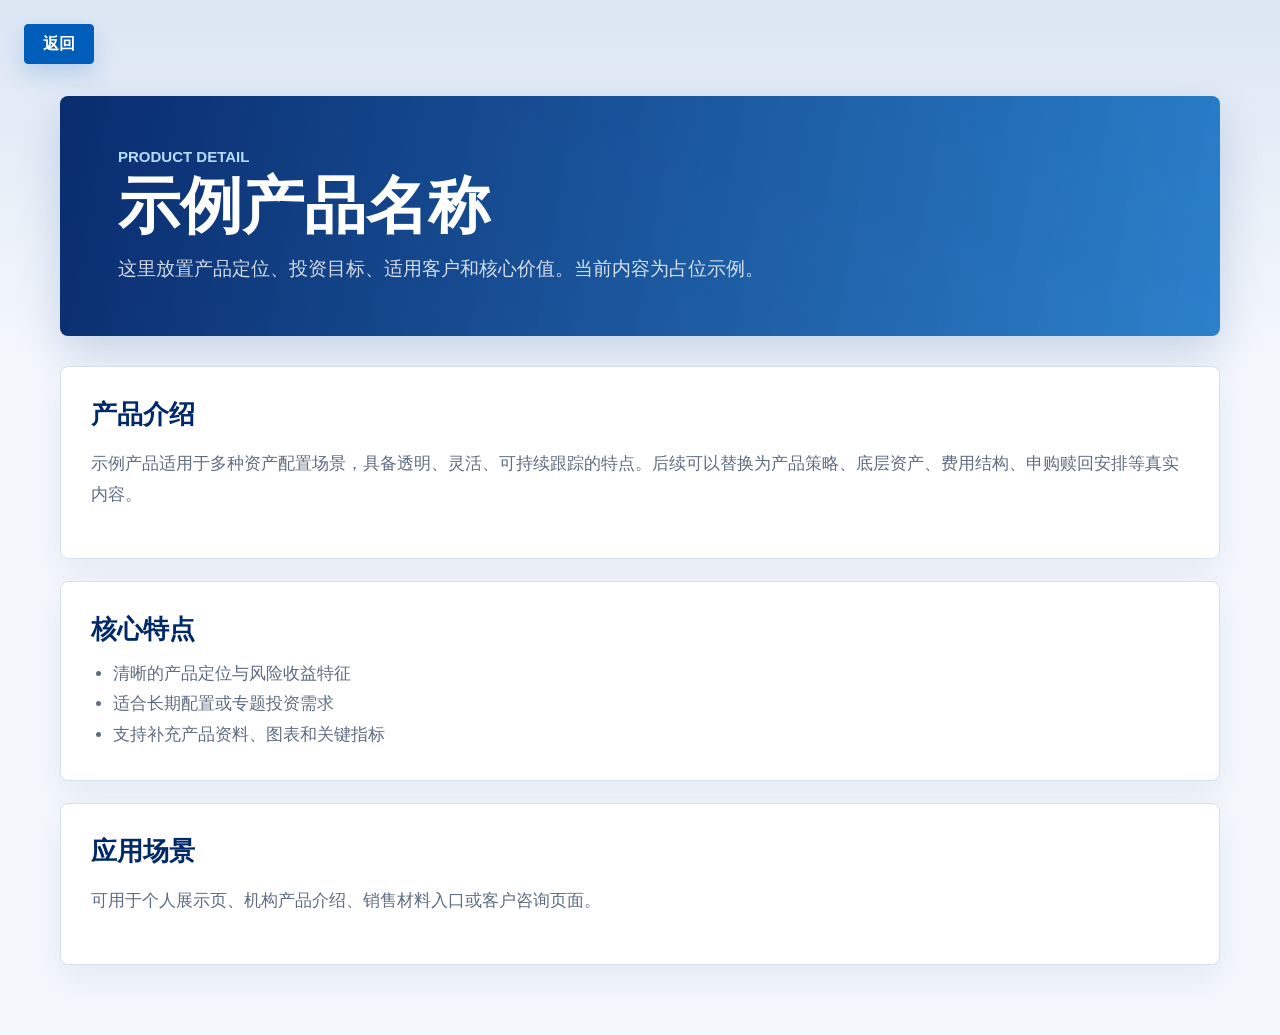
==== pages/product-detail.html @ 71035b3c "首次提交：用户手册初始版本" ====
<!DOCTYPE html>
<html lang="zh-CN">
<head>
  <meta charset="UTF-8">
  <meta name="viewport" content="width=device-width, initial-scale=1.0">
  <title>产品详情</title>
  <link rel="stylesheet" href="../css/style.css">
</head>
<body class="inner-page">
  <!-- 左上角返回按钮：从产品详情页返回产品列表页 -->
  <a class="back-button" href="products.html">返回</a>

  <main class="detail-page">
    <!-- 产品详情页头图：展示产品名称和简短定位 -->
    <section class="detail-banner">
      <p>Product Detail</p>
      <h1>示例产品名称</h1>
      <span>这里放置产品定位、投资目标、适用客户和核心价值。当前内容为占位示例。</span>
    </section>

    <!-- 产品详情正文：分为介绍、特点和应用场景 -->
    <section class="detail-content">
      <!-- 产品介绍：替换为真实产品策略、费用、资产等信息 -->
      <article>
        <h2>产品介绍</h2>
        <p>示例产品适用于多种资产配置场景，具备透明、灵活、可持续跟踪的特点。后续可以替换为产品策略、底层资产、费用结构、申购赎回安排等真实内容。</p>
      </article>
      <!-- 核心特点：用列表展示产品卖点 -->
      <article>
        <h2>核心特点</h2>
        <ul>
          <li>清晰的产品定位与风险收益特征</li>
          <li>适合长期配置或专题投资需求</li>
          <li>支持补充产品资料、图表和关键指标</li>
        </ul>
      </article>
      <!-- 应用场景：说明产品适合出现在哪些业务或客户场景 -->
      <article>
        <h2>应用场景</h2>
        <p>可用于个人展示页、机构产品介绍、销售材料入口或客户咨询页面。</p>
      </article>
    </section>
  </main>
</body>
</html>
---- css/style.css ----
/* 全局颜色变量：集中管理蓝色主题、文字色、线条色和白色 */
:root {
  --blue-900: #01296a;
  --blue-800: #004694;
  --blue-700: #005db9;
  --blue-500: #2f87d6;
  --blue-300: #9fc8ef;
  --blue-100: #dcecfb;
  --text: #18345f;
  --muted: #5e6d80;
  --line: #d6e1ef;
  --white: #ffffff;
}

/* 全局盒模型：让宽高计算更直观，避免 padding 撑大元素 */
* {
  box-sizing: border-box;
}

/* 页面基础样式：设置最小宽度、字体、背景和默认文字颜色 */
body {
  margin: 0;
  min-width: 320px;
  color: var(--text);
  background: #f7fbff;
  font-family: Arial, "PingFang SC", "Microsoft YaHei", sans-serif;
}

/* 链接基础样式：去掉默认下划线，继承当前文字颜色 */
a {
  color: inherit;
  text-decoration: none;
}

/* 首页顶部横幅：使用本地图片作为金融城市背景 */
.blue-hero {
  position: relative;
  min-height: 420px;
  overflow: hidden;
  color: var(--white);
  background: url("../images/首页背景.jpg.png") center / cover no-repeat;
}

/* 横幅叠加层：左侧稍微压暗，保证品牌文字清楚 */
.hero-overlay {
  position: absolute;
  inset: 0;
  background: linear-gradient(90deg, rgba(0, 20, 82, 0.5), rgba(0, 51, 130, 0.18), rgba(0, 75, 166, 0.03));
}

/* 横幅品牌组合：CSOP 和英文上下排列，中文公司名放在右侧 */
.brand-lockup {
  position: relative;
  z-index: 3;
  display: flex;
  align-items: center;
  gap: 26px;
  padding: 104px 5vw 0;
  text-shadow: 0 4px 18px rgba(0, 20, 65, 0.34);
}

/* 品牌左侧组合：CSOP 在上，Asset Management 在下 */
.brand-main {
  display: grid;
  gap: 8px;
}

/* 英文品牌主名称：控制 CSOP 字样大小和字重 */
.brand-name {
  font-size: clamp(58px, 7.2vw, 98px);
  line-height: 0.86;
  font-weight: 300;
  letter-spacing: 0;
}

/* 英文副标题：放在 CSOP 下方，字号比 CSOP 小 */
.brand-en {
  font-size: clamp(20px, 2vw, 30px);
  line-height: 1.05;
  font-weight: 500;
}

/* 中文公司名：在 CSOP 右侧，加粗强调 */
.brand-cn {
  font-size: clamp(28px, 3vw, 44px);
  line-height: 1.12;
  font-weight: 700;
}

/* 品牌分隔线：位于英文品牌组和中文公司名之间 */
.brand-divider {
  width: 2px;
  height: 116px;
  background: rgba(255, 255, 255, 0.78);
}

/* 首页数据图表区域：白底，承接横幅下方的核心信息 */
.stats-panel {
  display: grid;
  grid-template-columns: 1fr;
  gap: 30px;
  align-items: center;
  padding: 38px 7vw 30px;
  background: var(--white);
  box-shadow: 0 -10px 30px rgba(0, 49, 115, 0.08);
}

/* 图表区标题容器：整体居中 */
.stats-title {
  text-align: center;
}

/* 图表区第一行标题：黑色加粗 */
.stats-title h1 {
  margin: 0 0 6px;
  color: #111827;
  font-size: clamp(26px, 3.2vw, 38px);
  font-weight: 800;
  line-height: 1.22;
}

/* 图表区第二行标题：蓝色加粗强调 */
.stats-title p {
  margin: 0;
  color: var(--blue-700);
  font-size: clamp(25px, 3vw, 36px);
  font-weight: 800;
  line-height: 1.22;
}

/* 两个饼状图的布局：桌面端左右排列，中间留分隔线 */
.stats-grid {
  display: grid;
  grid-template-columns: minmax(0, 1fr) 1px minmax(0, 1fr);
  gap: 52px;
  align-items: center;
}

/* 单个图表模块：标题、饼图、图例纵向居中排列 */
.stat-block {
  display: flex;
  flex-direction: column;
  align-items: center;
  justify-content: center;
  gap: 20px;
  min-width: 0;
  text-align: center;
}

/* 第二个图表模块：保留独立类名，方便后续单独微调 */
.stat-block.compact {
  gap: 20px;
}

/* 单个图表标题：说明 ADT 或 AUM 指标 */
.stat-block h2 {
  min-height: 58px;
  margin: 0;
  color: var(--blue-900);
  font-size: clamp(22px, 2.2vw, 30px);
  font-weight: 800;
  line-height: 1.25;
}

/* 图表之间的分隔线：桌面端为竖线，移动端会变横线 */
.divider {
  height: 310px;
  background: var(--line);
}

/* 环形图基础形状：用 conic-gradient 画占比 */
.donut {
  position: relative;
  flex: 0 0 auto;
  width: 220px;
  height: 220px;
  border-radius: 50%;
  box-shadow: inset 0 0 0 1px rgba(0, 55, 126, 0.08), 0 8px 28px rgba(0, 69, 150, 0.16);
}

/* 环形图中间白色圆孔 */
.donut::after {
  content: "";
  position: absolute;
  inset: 58px;
  border-radius: 50%;
  background: var(--white);
  box-shadow: inset 0 0 18px rgba(0, 49, 115, 0.06);
}

/* ADT 环形图数据：99.7% 南方东英，0.3% 其他发行商 */
.donut-adt {
  background: conic-gradient(var(--blue-700) 0 99.7%, #d9e9f7 99.7% 100%);
}

/* AUM 环形图数据：99.1% 南方东英，0.9% 其他发行商 */
.donut-aum {
  background: conic-gradient(var(--blue-700) 0 99.1%, #d9e9f7 99.1% 100%);
}

/* 环形图外圈百分比文字基础样式 */
.donut span,
.donut small {
  position: absolute;
  z-index: 2;
  color: #123d78;
  font-size: 22px;
  font-weight: 700;
}

/* 主占比文字：放在蓝色扇区上 */
.donut span {
  right: 62px;
  top: 169px;
  color: #fff;
  font-size: 25px;
}

/* 其他发行商小占比文字：放在浅色扇区附近 */
.donut small {
  right: 72px;
  top: 14px;
  color: #61738a;
  font-size: 17px;
}

/* 环形图中心文案：展示 ADT No.1 / AUM No.1 */
.donut strong {
  position: absolute;
  inset: 58px;
  z-index: 3;
  display: grid;
  place-items: center;
  color: var(--blue-900);
  font-size: 22px;
  line-height: 1.18;
  text-align: center;
}

/* 图例容器：展示不同颜色对应的数据类别 */
.legend {
  display: flex;
  flex-wrap: wrap;
  justify-content: center;
  gap: 12px 26px;
  margin: 0;
  padding: 0;
  color: #4f5968;
  font-size: 18px;
  font-weight: 700;
  list-style: none;
}

/* 图例色块基础样式 */
.legend i {
  display: inline-block;
  width: 18px;
  height: 18px;
  margin-right: 10px;
  vertical-align: -3px;
}

/* 图例色块颜色：对应图表主色和辅助色 */
.legend .blue { background: var(--blue-700); }
.legend .mid { background: #5fa0da; }
.legend .soft { background: #9ec5e9; }
.legend .light { background: #d9e9f7; }

/* 图表资料来源：位于两个饼图下方居中 */
.stats-source {
  margin: 4px 0 0;
  color: #6b7280;
  font-size: 17px;
  text-align: center;
}

/* 公司历程区域：白底时间轴部分 */
.timeline-section {
  padding: 10px 3vw 28px;
  background: var(--white);
}

/* 公司历程标题 */
.timeline-section h2 {
  margin: 0 0 18px;
  color: var(--blue-900);
  font-size: 32px;
}

/* 时间轴布局：桌面端 6 个年份横向排列 */
.timeline {
  position: relative;
  display: grid;
  grid-template-columns: repeat(6, 1fr);
  gap: 18px;
  padding-top: 26px;
}

/* 时间轴横线 */
.timeline::before {
  content: "";
  position: absolute;
  left: 0;
  right: 0;
  top: 68px;
  height: 4px;
  background: var(--blue-700);
}

/* 时间轴末端箭头 */
.timeline::after {
  content: "";
  position: absolute;
  right: -2px;
  top: 57px;
  border-top: 13px solid transparent;
  border-bottom: 13px solid transparent;
  border-left: 28px solid var(--blue-700);
}

/* 单个时间节点容器 */
.timeline article {
  position: relative;
  z-index: 1;
  text-align: center;
}

/* 时间节点年份文字 */
.timeline strong {
  display: block;
  color: var(--blue-900);
  font-size: 28px;
  line-height: 1;
}

/* 时间节点圆点 */
.timeline span {
  display: block;
  width: 28px;
  height: 28px;
  margin: 24px auto 16px;
  border-radius: 50%;
  background: var(--blue-700);
  box-shadow: 0 0 0 5px rgba(0, 93, 185, 0.12);
}

/* 时间节点说明文字 */
.timeline p {
  margin: 0 auto;
  max-width: 230px;
  color: #4c5868;
  font-size: 19px;
  line-height: 1.55;
}

/* 备用脚注样式：当前首页未使用，保留给后续说明文字 */
.footnote {
  margin: 30px 0 0;
  color: #9aa4b3;
  font-size: 15px;
}

/* 首页底部按钮区域：承载“产品列表”跳转按钮 */
.home-action {
  display: flex;
  justify-content: center;
  padding: 18px 20px 48px;
  background: var(--white);
}

/* 通用按钮样式：产品列表、返回、查看详情共用 */
.primary-button,
.back-button,
.product-card a {
  display: inline-flex;
  align-items: center;
  justify-content: center;
  min-height: 56px;
  padding: 0 58px;
  border: 1px solid var(--blue-700);
  border-radius: 4px;
  color: var(--white);
  background: var(--blue-700);
  font-weight: 700;
  box-shadow: 0 10px 22px rgba(0, 93, 185, 0.18);
}

/* 通用按钮悬停效果 */
.primary-button:hover,
.back-button:hover,
.product-card a:hover {
  background: var(--blue-900);
  border-color: var(--blue-900);
}

/* 产品列表页背景：接近设计图的浅灰白页面底色 */
.product-list-page {
  min-height: 100vh;
  padding-bottom: 118px;
  color: #1f2b45;
  background: #f7f9fd;
}

/* 产品列表页顶部横幅：复用首页背景图，但高度更矮、裁切更偏顶部 */
.product-list-hero {
  position: relative;
  min-height: 230px;
  overflow: hidden;
  color: var(--white);
  background: url("../images/首页背景.jpg.png") center 40% / cover no-repeat;
}

/* 产品列表页横幅底部白色弧形：模拟参考图中的波浪过渡 */
.product-list-hero::after {
  content: "";
  position: absolute;
  left: -8%;
  right: -8%;
  bottom: -86px;
  height: 150px;
  border-radius: 50% 50% 0 0;
  background: #f7f9fd;
}

/* 产品列表页横幅遮罩：保证左侧品牌信息清晰 */
.product-hero-overlay {
  position: absolute;
  inset: 0;
  background: linear-gradient(90deg, rgba(0, 28, 96, 0.58), rgba(0, 73, 163, 0.25), rgba(0, 86, 178, 0.05));
}

/* 产品列表页横幅品牌：缩小版品牌组合 */
.product-hero-brand {
  position: relative;
  z-index: 2;
  display: flex;
  align-items: center;
  gap: 16px;
  padding: 36px 44px 0 120px;
  text-shadow: 0 4px 16px rgba(0, 20, 65, 0.35);
}

/* 产品列表页 CSOP 和 Asset Management 上下排列 */
.product-brand-main {
  display: grid;
  gap: 4px;
}

/* 产品列表页 CSOP 字样 */
.product-brand-main span {
  font-size: clamp(34px, 4vw, 52px);
  font-weight: 300;
  line-height: 0.9;
}

/* 产品列表页 Asset Management 字样 */
.product-brand-main small {
  font-size: clamp(12px, 1.3vw, 16px);
  line-height: 1;
}

/* 产品列表页品牌分隔线 */
.product-hero-brand i {
  width: 1px;
  height: 50px;
  background: rgba(255, 255, 255, 0.72);
}

/* 产品列表页中文品牌 */
.product-hero-brand strong {
  font-size: clamp(16px, 1.7vw, 22px);
  line-height: 1.12;
}

/* 产品列表主体：控制内容宽度并压到横幅弧形下方 */
.product-selector {
  position: relative;
  z-index: 1;
  width: min(1180px, calc(100% - 72px));
  margin: -18px auto 0;
}

/* 产品列表页标题和副标题 */
.product-selector-title {
  margin-bottom: 28px;
}

.product-selector-title h1 {
  margin: 0 0 12px;
  color: #15223b;
  font-size: clamp(36px, 4vw, 52px);
  line-height: 1.05;
  font-weight: 800;
}

.product-selector-title p {
  margin: 0;
  color: #98a1b2;
  font-size: 18px;
}

/* 产品分组：每个分组包含标题、全选和产品行 */
.product-group {
  margin-top: 28px;
}

/* 产品分组标题栏：左侧分组名，右侧全选 */
.product-group-heading {
  display: flex;
  align-items: center;
  justify-content: space-between;
  gap: 20px;
  margin-bottom: 14px;
  padding-bottom: 12px;
  border-bottom: 1px solid #dce5f1;
}

.product-group-heading h2 {
  position: relative;
  margin: 0;
  color: var(--blue-700);
  font-size: 28px;
  font-weight: 800;
}

.product-group-heading h2::after {
  content: "";
  position: absolute;
  left: 0;
  bottom: -12px;
  width: 54px;
  height: 4px;
  border-radius: 999px;
  background: var(--blue-700);
}

/* 分组全选控件 */
.select-all {
  display: inline-flex;
  align-items: center;
  gap: 10px;
  color: #576277;
  font-size: 16px;
  cursor: pointer;
}

/* 产品行容器：纵向排列，每行是一个可勾选产品 */
.product-options {
  display: grid;
  gap: 10px;
}

/* 产品小类标题：用于 ETF、杠杆及反向产品下的细分分类 */
.product-subgroup {
  margin: 18px 0 4px;
  color: var(--blue-900);
  font-size: 19px;
  font-weight: 800;
}

.product-subgroup:first-child {
  margin-top: 0;
}

/* 单个产品行：左侧复选框，中间产品名，右侧代码 */
.product-option {
  display: grid;
  grid-template-columns: 34px minmax(0, 1fr) auto;
  gap: 22px;
  align-items: center;
  min-height: 66px;
  padding: 12px 26px;
  border: 1px solid #dce4ef;
  border-radius: 8px;
  background: #fff;
  box-shadow: 0 8px 24px rgba(24, 52, 95, 0.035);
  cursor: pointer;
}

.product-option:hover {
  border-color: #bad0ea;
  box-shadow: 0 10px 28px rgba(0, 93, 185, 0.08);
}

/* 产品名称文字 */
.product-option span {
  color: #253047;
  font-size: 18px;
  line-height: 1.45;
}

/* 产品代码标签 */
.product-option strong {
  min-width: 92px;
  padding: 8px 12px;
  border-radius: 8px;
  color: var(--blue-700);
  background: #eef5ff;
  font-size: 17px;
  text-align: center;
}

/* 产品列表页复选框：使用系统控件并设置蓝色强调色 */
.product-option input,
.select-all input {
  width: 24px;
  height: 24px;
  margin: 0;
  accent-color: var(--blue-700);
  cursor: pointer;
}

/* 底部固定操作栏：显示已选数量和查看产品按钮 */
.product-action-bar {
  position: fixed;
  left: 0;
  right: 0;
  bottom: 0;
  z-index: 30;
  display: grid;
  grid-template-columns: 1fr minmax(260px, 520px);
  gap: 28px;
  align-items: center;
  padding: 18px max(38px, calc((100vw - 1180px) / 2)) 22px;
  background: rgba(255, 255, 255, 0.94);
  border-top: 1px solid #dce4ef;
  box-shadow: 0 -12px 32px rgba(24, 52, 95, 0.08);
  backdrop-filter: blur(10px);
}

.product-action-bar p {
  margin: 0;
  color: #263248;
  font-size: 19px;
}

.product-action-bar strong {
  color: var(--blue-700);
  font-size: 28px;
}

.product-action-bar a {
  display: inline-flex;
  align-items: center;
  justify-content: center;
  min-height: 58px;
  border-radius: 8px;
  color: #fff;
  background: var(--blue-700);
  font-size: 22px;
  font-weight: 800;
  box-shadow: 0 12px 28px rgba(0, 93, 185, 0.22);
}

.product-action-bar a:hover {
  background: var(--blue-900);
}

.product-action-bar span {
  margin-left: 28px;
  font-size: 34px;
  line-height: 1;
}

/* 内页背景：产品详情页使用 */
.inner-page {
  min-height: 100vh;
  background:
    linear-gradient(180deg, rgba(0, 71, 160, 0.1), transparent 360px),
    #f4f8fd;
}

/* 左上角返回按钮：固定在视口左上角 */
.back-button {
  position: fixed;
  top: 24px;
  left: 24px;
  z-index: 10;
  min-height: 40px;
  padding: 0 18px;
}

/* 内页主体宽度：限制内容最大宽度并居中 */
.product-page,
.detail-page {
  width: min(1160px, calc(100% - 40px));
  margin: 0 auto;
  padding: 96px 0 70px;
}

/* 内页顶部横幅：产品列表和产品详情共用蓝色标题区 */
.inner-hero,
.detail-banner {
  padding: 52px 58px;
  color: var(--white);
  background:
    linear-gradient(100deg, rgba(0, 36, 105, 0.96), rgba(0, 102, 191, 0.82)),
    repeating-linear-gradient(90deg, rgba(255, 255, 255, 0.1) 0 1px, transparent 1px 80px);
  border-radius: 8px;
  box-shadow: 0 18px 45px rgba(0, 54, 128, 0.18);
}

/* 内页顶部英文小标题 */
.inner-hero p,
.detail-banner p {
  margin: 0 0 8px;
  color: #b9ddff;
  font-size: 15px;
  font-weight: 700;
  text-transform: uppercase;
}

/* 内页顶部主标题 */
.inner-hero h1,
.detail-banner h1 {
  margin: 0 0 14px;
  font-size: clamp(38px, 5vw, 62px);
  line-height: 1.08;
}

/* 内页顶部说明文字 */
.inner-hero span,
.detail-banner span {
  display: block;
  max-width: 760px;
  color: rgba(255, 255, 255, 0.82);
  font-size: 19px;
  line-height: 1.6;
}

/* 产品列表网格：桌面端三列产品卡片 */
.product-list {
  display: grid;
  grid-template-columns: repeat(3, 1fr);
  gap: 24px;
  margin-top: 30px;
}

/* 产品卡片：每个产品的外层容器 */
.product-card {
  padding: 28px;
  border: 1px solid var(--line);
  border-radius: 8px;
  background: var(--white);
  box-shadow: 0 18px 40px rgba(24, 52, 95, 0.08);
}

/* 产品代码标签：如 ETF、FUND、PORT */
.product-code {
  display: inline-flex;
  align-items: center;
  min-height: 30px;
  margin-bottom: 20px;
  padding: 0 12px;
  color: var(--blue-700);
  background: var(--blue-100);
  border-radius: 4px;
  font-size: 13px;
  font-weight: 700;
}

/* 产品卡片标题 */
.product-card h2 {
  margin: 0 0 12px;
  color: var(--blue-900);
  font-size: 25px;
}

/* 产品卡片简介：设置最小高度，让卡片更整齐 */
.product-card p {
  min-height: 78px;
  margin: 0 0 22px;
  color: var(--muted);
  line-height: 1.7;
}

/* 产品卡片参数列表：产品类型、风险等级等 */
.product-card dl {
  display: grid;
  gap: 10px;
  margin: 0 0 26px;
}

/* 单行产品参数：左右对齐标签和值 */
.product-card dl div {
  display: flex;
  justify-content: space-between;
  gap: 20px;
  padding-bottom: 10px;
  border-bottom: 1px solid #eef3f9;
}

/* 产品参数名称 */
.product-card dt {
  color: #8490a0;
}

/* 产品参数值 */
.product-card dd {
  margin: 0;
  color: var(--blue-900);
  font-weight: 700;
}

/* 产品卡片查看详情按钮：铺满卡片宽度 */
.product-card a {
  width: 100%;
}

/* 产品详情正文容器：多个内容块纵向排列 */
.detail-content {
  display: grid;
  gap: 22px;
  margin-top: 30px;
}

/* 产品详情单个内容块 */
.detail-content article {
  padding: 30px;
  border: 1px solid var(--line);
  border-radius: 8px;
  background: var(--white);
  box-shadow: 0 14px 34px rgba(24, 52, 95, 0.07);
}

/* 产品详情内容块标题 */
.detail-content h2 {
  margin: 0 0 12px;
  color: var(--blue-900);
  font-size: 26px;
}

/* 产品详情正文和列表项文字 */
.detail-content p,
.detail-content li {
  color: var(--muted);
  font-size: 17px;
  line-height: 1.8;
}

/* 产品详情列表缩进 */
.detail-content ul {
  margin: 0;
  padding-left: 22px;
}

/* 平板端响应式：横幅、图表、时间轴和产品列表开始改为更窄布局 */
@media (max-width: 980px) {
  /* 品牌横幅允许换行，避免文字挤压 */
  .brand-lockup {
    flex-wrap: wrap;
    padding-top: 92px;
  }

  /* 品牌分隔线在平板端缩短 */
  .brand-divider {
    height: 92px;
  }

  /* 图表区域保持单列外层布局 */
  .stats-panel {
    grid-template-columns: 1fr;
    gap: 34px;
  }

  /* 两个图表在平板端上下排列 */
  .stats-grid {
    grid-template-columns: 1fr;
    gap: 34px;
  }

  /* 分隔线在平板端由竖线变横线 */
  .divider {
    width: 100%;
    height: 1px;
  }

  /* 时间轴平板端变成三列 */
  .timeline {
    grid-template-columns: repeat(3, 1fr);
  }

  /* 平板端隐藏时间轴横线和箭头，避免跨行错位 */
  .timeline::before,
  .timeline::after {
    display: none;
  }

  /* 产品列表平板端改为单列 */
  .product-list {
    grid-template-columns: 1fr;
  }

  /* 产品列表页平板端内容宽度 */
  .product-selector {
    width: min(100% - 44px, 1180px);
  }

  /* 产品列表页平板端底部操作栏 */
  .product-action-bar {
    grid-template-columns: 1fr minmax(220px, 360px);
    padding-left: 22px;
    padding-right: 22px;
  }
}

/* 手机端响应式：进一步压缩字号、间距和布局 */
@media (max-width: 680px) {
  /* 手机端横幅高度 */
  .blue-hero {
    min-height: 330px;
    background-position: center top;
  }

  /* 手机端品牌信息改为纵向排列 */
  .brand-lockup {
    display: grid;
    gap: 14px;
    padding: 58px 24px 0;
  }

  /* 手机端隐藏品牌分隔线 */
  .brand-divider {
    display: none;
  }

  /* 手机端品牌主名称字号 */
  .brand-name {
    font-size: 46px;
  }

  /* 手机端英文副标题字号 */
  .brand-en {
    font-size: 18px;
  }

  /* 手机端中文公司名字号 */
  .brand-cn {
    font-size: 24px;
  }

  /* 手机端图表区域内边距 */
  .stats-panel {
    padding: 34px 20px 24px;
  }

  /* 手机端单个图表模块居中 */
  .stat-block {
    flex-direction: column;
    gap: 24px;
    align-items: center;
  }

  /* 手机端环形图尺寸 */
  .donut {
    width: 190px;
    height: 190px;
    align-self: center;
  }

  /* 手机端环形图中心圆孔尺寸 */
  .donut::after {
    inset: 50px;
  }

  /* 手机端环形图中心文案尺寸 */
  .donut strong {
    inset: 50px;
    font-size: 20px;
  }

  /* 手机端主占比文字位置 */
  .donut span {
    right: 26px;
    top: 124px;
    font-size: 24px;
  }

  /* 手机端小占比文字位置 */
  .donut small {
    right: 58px;
  }

  /* 手机端时间轴区域间距 */
  .timeline-section {
    padding: 18px 20px 24px;
  }

  /* 手机端时间轴改为单列 */
  .timeline {
    grid-template-columns: 1fr;
    gap: 24px;
    padding-top: 8px;
  }

  /* 手机端单个时间节点左对齐 */
  .timeline article {
    text-align: left;
    padding-left: 42px;
  }

  /* 手机端时间节点圆点固定在左侧 */
  .timeline span {
    position: absolute;
    left: 0;
    top: 29px;
    margin: 0;
  }

  /* 手机端时间节点文案左对齐 */
  .timeline p {
    margin-left: 0;
  }

  /* 手机端首页按钮区域底部间距 */
  .home-action {
    padding-bottom: 36px;
  }

  /* 手机端主按钮占满宽度 */
  .primary-button {
    width: 100%;
  }

  /* 手机端返回按钮位置 */
  .back-button {
    top: 14px;
    left: 14px;
  }

  /* 手机端产品列表页横幅 */
  .product-list-hero {
    min-height: 180px;
    background-position: center top;
  }

  /* 手机端产品列表页品牌 */
  .product-hero-brand {
    gap: 12px;
    padding: 52px 22px 0 104px;
  }

  .product-brand-main span {
    font-size: 34px;
  }

  .product-brand-main small {
    font-size: 12px;
  }

  .product-hero-brand i {
    height: 42px;
  }

  .product-hero-brand strong {
    font-size: 16px;
  }

  /* 手机端产品列表主体 */
  .product-selector {
    width: min(100% - 28px, 1180px);
    margin-top: -8px;
  }

  .product-selector-title h1 {
    font-size: 36px;
  }

  .product-selector-title p {
    font-size: 15px;
  }

  .product-group-heading h2 {
    font-size: 24px;
  }

  /* 手机端产品行：代码移到下一行，避免长名称拥挤 */
  .product-option {
    grid-template-columns: 28px minmax(0, 1fr);
    gap: 14px;
    padding: 14px 16px;
  }

  .product-option span {
    font-size: 16px;
  }

  .product-option strong {
    grid-column: 2;
    width: fit-content;
    min-width: 84px;
    font-size: 15px;
  }

  .product-option input,
  .select-all input {
    width: 22px;
    height: 22px;
  }

  /* 手机端底部操作栏：已选数量和按钮上下排列 */
  .product-action-bar {
    grid-template-columns: 1fr;
    gap: 12px;
    padding: 14px;
  }

  .product-action-bar a {
    min-height: 52px;
    font-size: 20px;
  }

  /* 手机端内页主体宽度和顶部间距 */
  .product-page,
  .detail-page {
    width: min(100% - 28px, 1160px);
    padding-top: 74px;
  }

  /* 手机端内页顶部横幅内边距 */
  .inner-hero,
  .detail-banner {
    padding: 34px 24px;
  }

  /* 手机端产品卡片内边距 */
  .product-card {
    padding: 24px;
  }
}
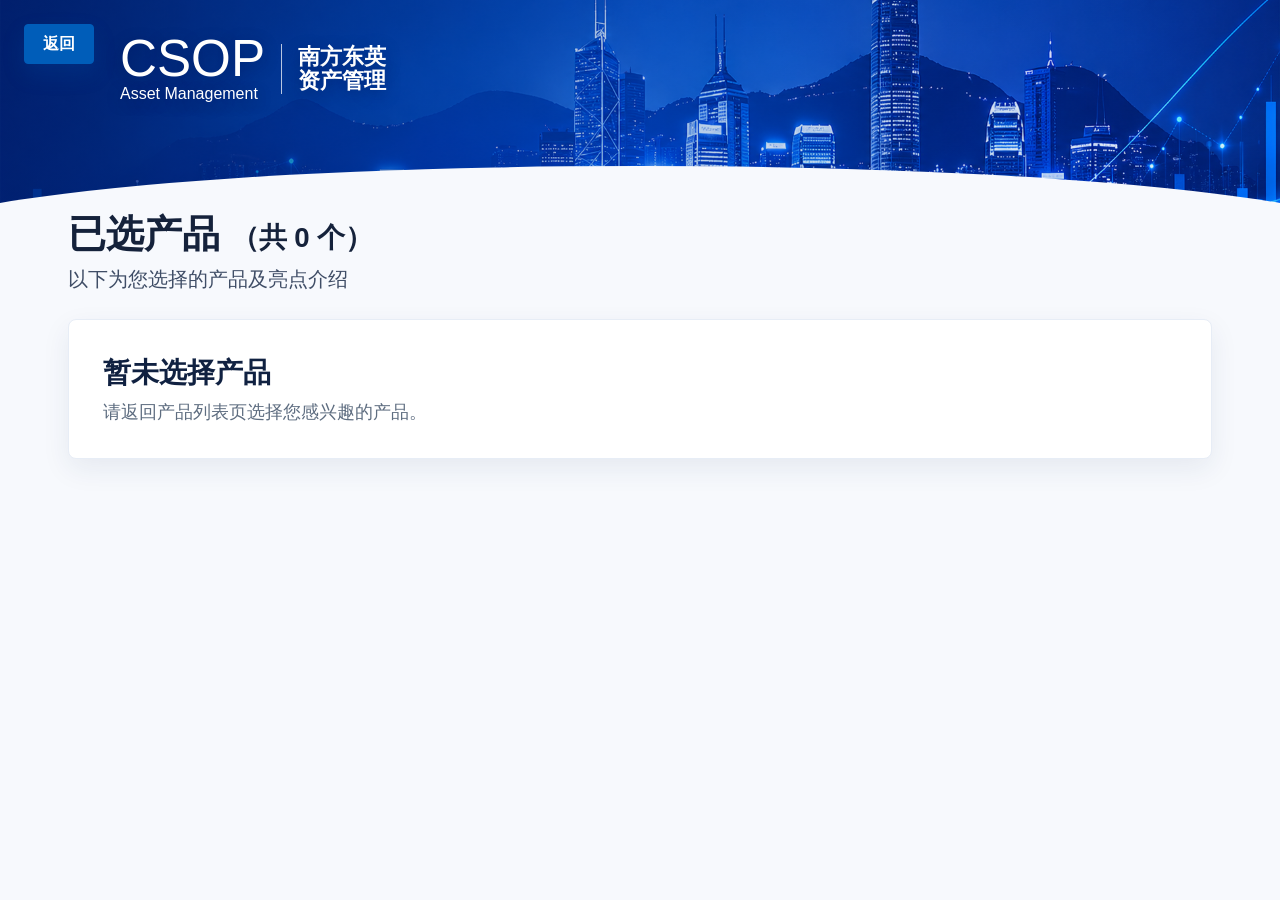
==== commit 15642338: "v2完整版" ====
--- a/pages/product-detail.html
+++ b/pages/product-detail.html
@@ -6,40 +6,31 @@
   <title>产品详情</title>
   <link rel="stylesheet" href="../css/style.css">
 </head>
-<body class="inner-page">
+<body class="selected-detail-page">
   <!-- 左上角返回按钮：从产品详情页返回产品列表页 -->
-  <a class="back-button" href="products.html">返回</a>
+  <a class="back-button list-back" href="products.html">返回</a>
 
-  <main class="detail-page">
-    <!-- 产品详情页头图：展示产品名称和简短定位 -->
-    <section class="detail-banner">
-      <p>Product Detail</p>
-      <h1>示例产品名称</h1>
-      <span>这里放置产品定位、投资目标、适用客户和核心价值。当前内容为占位示例。</span>
+  <header class="product-list-hero detail-top-hero">
+    <div class="product-hero-overlay"></div>
+    <div class="product-hero-brand">
+      <div class="product-brand-main">
+        <span>CSOP</span>
+        <small>Asset Management</small>
+      </div>
+      <i></i>
+      <strong>南方东英<br>资产管理</strong>
+    </div>
+  </header>
+
+  <main class="selected-products-page">
+    <section class="selected-products-title">
+      <h1>已选产品 <span>（共 <strong data-detail-count>0</strong> 个）</span></h1>
+      <p>以下为您选择的产品及亮点介绍</p>
     </section>
 
-    <!-- 产品详情正文：分为介绍、特点和应用场景 -->
-    <section class="detail-content">
-      <!-- 产品介绍：替换为真实产品策略、费用、资产等信息 -->
-      <article>
-        <h2>产品介绍</h2>
-        <p>示例产品适用于多种资产配置场景，具备透明、灵活、可持续跟踪的特点。后续可以替换为产品策略、底层资产、费用结构、申购赎回安排等真实内容。</p>
-      </article>
-      <!-- 核心特点：用列表展示产品卖点 -->
-      <article>
-        <h2>核心特点</h2>
-        <ul>
-          <li>清晰的产品定位与风险收益特征</li>
-          <li>适合长期配置或专题投资需求</li>
-          <li>支持补充产品资料、图表和关键指标</li>
-        </ul>
-      </article>
-      <!-- 应用场景：说明产品适合出现在哪些业务或客户场景 -->
-      <article>
-        <h2>应用场景</h2>
-        <p>可用于个人展示页、机构产品介绍、销售材料入口或客户咨询页面。</p>
-      </article>
-    </section>
+    <section class="selected-products-grid" data-selected-products></section>
   </main>
+
+  <script src="script.js"></script>
 </body>
 </html>
--- a/css/style.css
+++ b/css/style.css
@@ -844,6 +844,140 @@
   padding-left: 22px;
 }
 
+/* 已选产品详情页：承接第二页选择结果，展示产品亮点 */
+.selected-detail-page {
+  min-height: 100vh;
+  color: #182844;
+  background: #f7f9fd;
+}
+
+.detail-top-hero {
+  min-height: 230px;
+}
+
+.selected-products-page {
+  position: relative;
+  z-index: 1;
+  width: min(1400px, calc(100% - 136px));
+  margin: -18px auto 0;
+  padding-bottom: 56px;
+}
+
+.selected-products-title {
+  margin-bottom: 26px;
+}
+
+.selected-products-title h1 {
+  margin: 0 0 10px;
+  color: #15223b;
+  font-size: clamp(30px, 3vw, 40px);
+  line-height: 1.15;
+  font-weight: 800;
+}
+
+.selected-products-title h1 span {
+  font-size: 0.72em;
+  font-weight: 700;
+}
+
+.selected-products-title h1 strong {
+  font-weight: 800;
+}
+
+.selected-products-title p {
+  margin: 0;
+  color: #3f4d66;
+  font-size: 20px;
+}
+
+.selected-products-grid {
+  display: grid;
+  grid-template-columns: repeat(2, minmax(0, 1fr));
+  gap: 18px 22px;
+}
+
+.selected-product-card {
+  display: grid;
+  grid-template-columns: 48px minmax(0, 1fr);
+  gap: 18px;
+  min-height: 180px;
+  padding: 20px;
+  border: 1px solid #e7edf6;
+  border-radius: 8px;
+  background: #fff;
+  box-shadow: 0 10px 28px rgba(24, 52, 95, 0.08);
+}
+
+.selected-product-index {
+  display: grid;
+  place-items: center;
+  width: 46px;
+  height: 46px;
+  border-radius: 6px;
+  color: #fff;
+  background: linear-gradient(135deg, #006fe4, #0040a8);
+  font-size: 21px;
+  font-weight: 800;
+  box-shadow: 0 8px 16px rgba(0, 83, 190, 0.22);
+}
+
+.selected-product-copy {
+  min-width: 0;
+}
+
+.selected-product-copy h2 {
+  margin: 1px 0 4px;
+  color: #102141;
+  font-size: clamp(21px, 1.75vw, 28px);
+  line-height: 1.24;
+  font-weight: 800;
+}
+
+.selected-product-copy strong {
+  display: block;
+  margin-bottom: 18px;
+  color: var(--blue-700);
+  font-size: clamp(20px, 1.55vw, 24px);
+  line-height: 1.12;
+  font-weight: 800;
+}
+
+.selected-product-copy ul {
+  display: grid;
+  gap: 8px;
+  margin: 0;
+  padding-left: 22px;
+  color: #4d596e;
+  font-size: clamp(16px, 1.25vw, 19px);
+  line-height: 1.48;
+}
+
+.selected-product-copy li::marker {
+  color: #4d596e;
+  font-size: 0.8em;
+}
+
+.selected-empty {
+  grid-column: 1 / -1;
+  padding: 34px;
+  border: 1px solid #e7edf6;
+  border-radius: 8px;
+  background: #fff;
+  box-shadow: 0 10px 28px rgba(24, 52, 95, 0.08);
+}
+
+.selected-empty h2 {
+  margin: 0 0 8px;
+  color: #102141;
+  font-size: 28px;
+}
+
+.selected-empty p {
+  margin: 0;
+  color: #5e6d80;
+  font-size: 18px;
+}
+
 /* 平板端响应式：横幅、图表、时间轴和产品列表开始改为更窄布局 */
 @media (max-width: 980px) {
   /* 品牌横幅允许换行，避免文字挤压 */
@@ -902,6 +1036,14 @@
     padding-left: 22px;
     padding-right: 22px;
   }
+
+  .selected-products-page {
+    width: min(100% - 44px, 1400px);
+  }
+
+  .selected-products-grid {
+    grid-template-columns: 1fr;
+  }
 }
 
 /* 手机端响应式：进一步压缩字号、间距和布局 */
@@ -1110,6 +1252,45 @@
     font-size: 20px;
   }
 
+  .selected-products-page {
+    width: min(100% - 28px, 1400px);
+    margin-top: -8px;
+  }
+
+  .selected-products-title h1 {
+    font-size: 30px;
+  }
+
+  .selected-products-title p {
+    font-size: 16px;
+  }
+
+  .selected-product-card {
+    grid-template-columns: 42px minmax(0, 1fr);
+    gap: 14px;
+    min-height: 0;
+    padding: 16px;
+  }
+
+  .selected-product-index {
+    width: 40px;
+    height: 40px;
+    font-size: 18px;
+  }
+
+  .selected-product-copy h2 {
+    font-size: 20px;
+  }
+
+  .selected-product-copy strong {
+    margin-bottom: 12px;
+    font-size: 19px;
+  }
+
+  .selected-product-copy ul {
+    font-size: 15px;
+  }
+
   /* 手机端内页主体宽度和顶部间距 */
   .product-page,
   .detail-page {
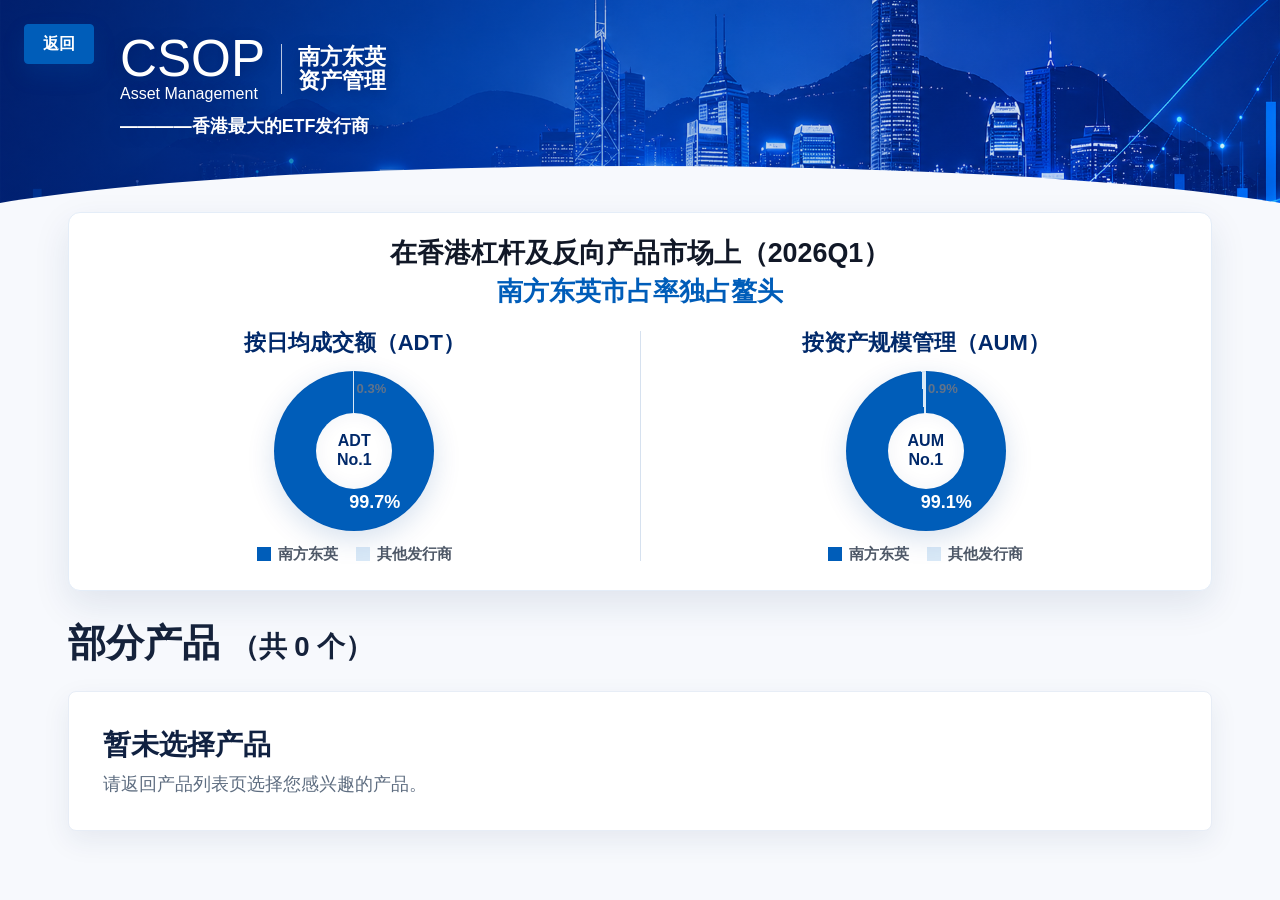
==== commit 85d43c42: "v2 增加页面导出之前" ====
--- a/pages/product-detail.html
+++ b/pages/product-detail.html
@@ -20,12 +20,50 @@
       <i></i>
       <strong>南方东英<br>资产管理</strong>
     </div>
+    <p class="product-hero-tagline">————香港最大的ETF发行商</p>
   </header>
 
   <main class="selected-products-page">
+    <section class="detail-market-stats" aria-label="南方东英市场占有率图表">
+      <div class="detail-market-title">
+        <h2>在香港杠杆及反向产品市场上（2026Q1）</h2>
+        <p>南方东英市占率独占鳌头</p>
+      </div>
+
+      <div class="detail-market-grid">
+        <div class="detail-market-block">
+          <h3>按日均成交额（ADT）</h3>
+          <div class="donut donut-adt" role="img" aria-label="按日均成交额，南方东英占比99.7%，其他发行商占比0.3%">
+            <span>99.7%</span>
+            <small>0.3%</small>
+            <strong>ADT<br>No.1</strong>
+          </div>
+          <ul class="legend">
+            <li><i class="blue"></i>南方东英</li>
+            <li><i class="light"></i>其他发行商</li>
+          </ul>
+        </div>
+
+        <div class="detail-market-divider"></div>
+
+        <div class="detail-market-block">
+          <h3>按资产规模管理（AUM）</h3>
+          <div class="donut donut-aum" role="img" aria-label="按资产规模管理，南方东英占比99.1%，其他发行商占比0.9%">
+            <span>99.1%</span>
+            <small>0.9%</small>
+            <strong>AUM<br>No.1</strong>
+          </div>
+          <ul class="legend">
+            <li><i class="blue"></i>南方东英</li>
+            <li><i class="light"></i>其他发行商</li>
+          </ul>
+        </div>
+      </div>
+    </section>
+
     <section class="selected-products-title">
-      <h1>已选产品 <span>（共 <strong data-detail-count>0</strong> 个）</span></h1>
-      <p>以下为您选择的产品及亮点介绍</p>
+      <h1>部分产品 <span>（共 <strong data-detail-count>0</strong> 个）</span></h1>
+      <!-- <p>以下为您选择的产品及亮点介绍</p>-->
     </section>
 
     <section class="selected-products-grid" data-selected-products></section>
--- a/css/style.css
+++ b/css/style.css
@@ -94,6 +94,19 @@
   background: rgba(255, 255, 255, 0.78);
 }
 
+/* 品牌标语：放在首页 logo 下方 */
+.brand-tagline {
+  position: relative;
+  z-index: 3;
+  margin: 24px 0 0;
+  padding: 0 5vw;
+  color: var(--white);
+  font-size: clamp(20px, 2vw, 30px);
+  font-weight: 800;
+  line-height: 1.2;
+  text-shadow: 0 4px 18px rgba(0, 20, 65, 0.36);
+}
+
 /* 首页数据图表区域：白底，承接横幅下方的核心信息 */
 .stats-panel {
   display: grid;
@@ -274,24 +287,24 @@
   text-align: center;
 }
 
-/* 公司历程区域：白底时间轴部分 */
+/* 公司优势区域：白底时间轴部分 */
 .timeline-section {
   padding: 10px 3vw 28px;
   background: var(--white);
 }
 
-/* 公司历程标题 */
+/* 公司优势标题 */
 .timeline-section h2 {
   margin: 0 0 18px;
   color: var(--blue-900);
   font-size: 32px;
 }
 
-/* 时间轴布局：桌面端 6 个年份横向排列 */
+/* 时间轴布局：桌面端 4 个优势横向排列 */
 .timeline {
   position: relative;
   display: grid;
-  grid-template-columns: repeat(6, 1fr);
+  grid-template-columns: repeat(4, 1fr);
   gap: 18px;
   padding-top: 26px;
 }
@@ -325,7 +338,7 @@
   text-align: center;
 }
 
-/* 时间节点年份文字 */
+/* 时间节点标题文字 */
 .timeline strong {
   display: block;
   color: var(--blue-900);
@@ -351,6 +364,14 @@
   color: #4c5868;
   font-size: 19px;
   line-height: 1.55;
+}
+
+/* 时间节点说明中的重点内容 */
+.timeline p strong {
+  display: inline;
+  color: inherit;
+  font-size: inherit;
+  line-height: inherit;
 }
 
 /* 备用脚注样式：当前首页未使用，保留给后续说明文字 */
@@ -472,6 +493,19 @@
   line-height: 1.12;
 }
 
+/* 产品内页品牌标语：放在 logo 下方并按内页尺寸缩小 */
+.product-hero-tagline {
+  position: relative;
+  z-index: 2;
+  margin: 14px 0 0;
+  padding: 0 44px 0 120px;
+  color: var(--white);
+  font-size: clamp(15px, 1.4vw, 20px);
+  font-weight: 800;
+  line-height: 1.2;
+  text-shadow: 0 4px 16px rgba(0, 20, 65, 0.35);
+}
+
 /* 产品列表主体：控制内容宽度并压到横幅弧形下方 */
 .product-selector {
   position: relative;
@@ -844,7 +878,7 @@
   padding-left: 22px;
 }
 
-/* 已选产品详情页：承接第二页选择结果，展示产品亮点 */
+/* 部分产品详情页：承接第二页选择结果，展示产品亮点 */
 .selected-detail-page {
   min-height: 100vh;
   color: #182844;
@@ -861,6 +895,101 @@
   width: min(1400px, calc(100% - 136px));
   margin: -18px auto 0;
   padding-bottom: 56px;
+}
+
+.detail-market-stats {
+  margin: 0 0 30px;
+  padding: 24px 30px 26px;
+  border: 1px solid #e4edf8;
+  border-radius: 12px;
+  background: #fff;
+  box-shadow: 0 14px 36px rgba(24, 52, 95, 0.1);
+}
+
+.detail-market-title {
+  margin-bottom: 22px;
+  text-align: center;
+}
+
+.detail-market-title h2 {
+  margin: 0 0 6px;
+  color: #111827;
+  font-size: clamp(22px, 2.1vw, 30px);
+  line-height: 1.22;
+}
+
+.detail-market-title p {
+  margin: 0;
+  color: var(--blue-700);
+  font-size: clamp(21px, 2vw, 28px);
+  font-weight: 800;
+  line-height: 1.22;
+}
+
+.detail-market-grid {
+  display: grid;
+  grid-template-columns: minmax(0, 1fr) 1px minmax(0, 1fr);
+  gap: 30px;
+  align-items: center;
+}
+
+.detail-market-block {
+  display: flex;
+  flex-direction: column;
+  align-items: center;
+  gap: 14px;
+  text-align: center;
+}
+
+.detail-market-block h3 {
+  margin: 0;
+  color: var(--blue-900);
+  font-size: 22px;
+  line-height: 1.25;
+}
+
+.detail-market-divider {
+  width: 1px;
+  height: 230px;
+  background: var(--line);
+}
+
+.detail-market-stats .donut {
+  width: 160px;
+  height: 160px;
+}
+
+.detail-market-stats .donut::after {
+  inset: 42px;
+}
+
+.detail-market-stats .donut span {
+  right: 34px;
+  top: 121px;
+  font-size: 18px;
+}
+
+.detail-market-stats .donut small {
+  right: 48px;
+  top: 10px;
+  font-size: 13px;
+}
+
+.detail-market-stats .donut strong {
+  inset: 42px;
+  font-size: 16px;
+}
+
+.detail-market-stats .legend {
+  gap: 8px 18px;
+  font-size: 15px;
+}
+
+.detail-market-stats .legend i {
+  width: 14px;
+  height: 14px;
+  margin-right: 7px;
+  vertical-align: -2px;
 }
 
 .selected-products-title {
@@ -986,6 +1115,11 @@
     padding-top: 92px;
   }
 
+  /* 平板端品牌标语跟随 logo 左侧对齐 */
+  .brand-tagline {
+    margin-top: 22px;
+  }
+
   /* 品牌分隔线在平板端缩短 */
   .brand-divider {
     height: 92px;
@@ -1009,9 +1143,9 @@
     height: 1px;
   }
 
-  /* 时间轴平板端变成三列 */
+  /* 时间轴平板端变成两列 */
   .timeline {
-    grid-template-columns: repeat(3, 1fr);
+    grid-template-columns: repeat(2, 1fr);
   }
 
   /* 平板端隐藏时间轴横线和箭头，避免跨行错位 */
@@ -1039,6 +1173,16 @@
 
   .selected-products-page {
     width: min(100% - 44px, 1400px);
+  }
+
+  .detail-market-grid {
+    grid-template-columns: 1fr;
+    gap: 24px;
+  }
+
+  .detail-market-divider {
+    width: 100%;
+    height: 1px;
   }
 
   .selected-products-grid {
@@ -1061,6 +1205,13 @@
     padding: 58px 24px 0;
   }
 
+  /* 手机端品牌标语与 logo 使用相同左右边距 */
+  .brand-tagline {
+    margin-top: 20px;
+    padding: 0 24px;
+    font-size: 20px;
+  }
+
   /* 手机端隐藏品牌分隔线 */
   .brand-divider {
     display: none;
@@ -1198,6 +1349,12 @@
     font-size: 16px;
   }
 
+  .product-hero-tagline {
+    margin-top: 10px;
+    padding: 0 22px 0 104px;
+    font-size: 14px;
+  }
+
   /* 手机端产品列表主体 */
   .product-selector {
     width: min(100% - 28px, 1180px);
@@ -1257,6 +1414,49 @@
     margin-top: -8px;
   }
 
+  .detail-market-stats {
+    margin-bottom: 24px;
+    padding: 20px 16px 22px;
+  }
+
+  .detail-market-title h2 {
+    font-size: 21px;
+  }
+
+  .detail-market-title p {
+    font-size: 20px;
+  }
+
+  .detail-market-block h3 {
+    font-size: 19px;
+  }
+
+  .detail-market-stats .donut {
+    width: 140px;
+    height: 140px;
+  }
+
+  .detail-market-stats .donut::after,
+  .detail-market-stats .donut strong {
+    inset: 36px;
+  }
+
+  .detail-market-stats .donut span {
+    right: 28px;
+    top: 104px;
+    font-size: 16px;
+  }
+
+  .detail-market-stats .donut small {
+    right: 41px;
+    top: 8px;
+    font-size: 12px;
+  }
+
+  .detail-market-stats .donut strong {
+    font-size: 14px;
+  }
+
   .selected-products-title h1 {
     font-size: 30px;
   }
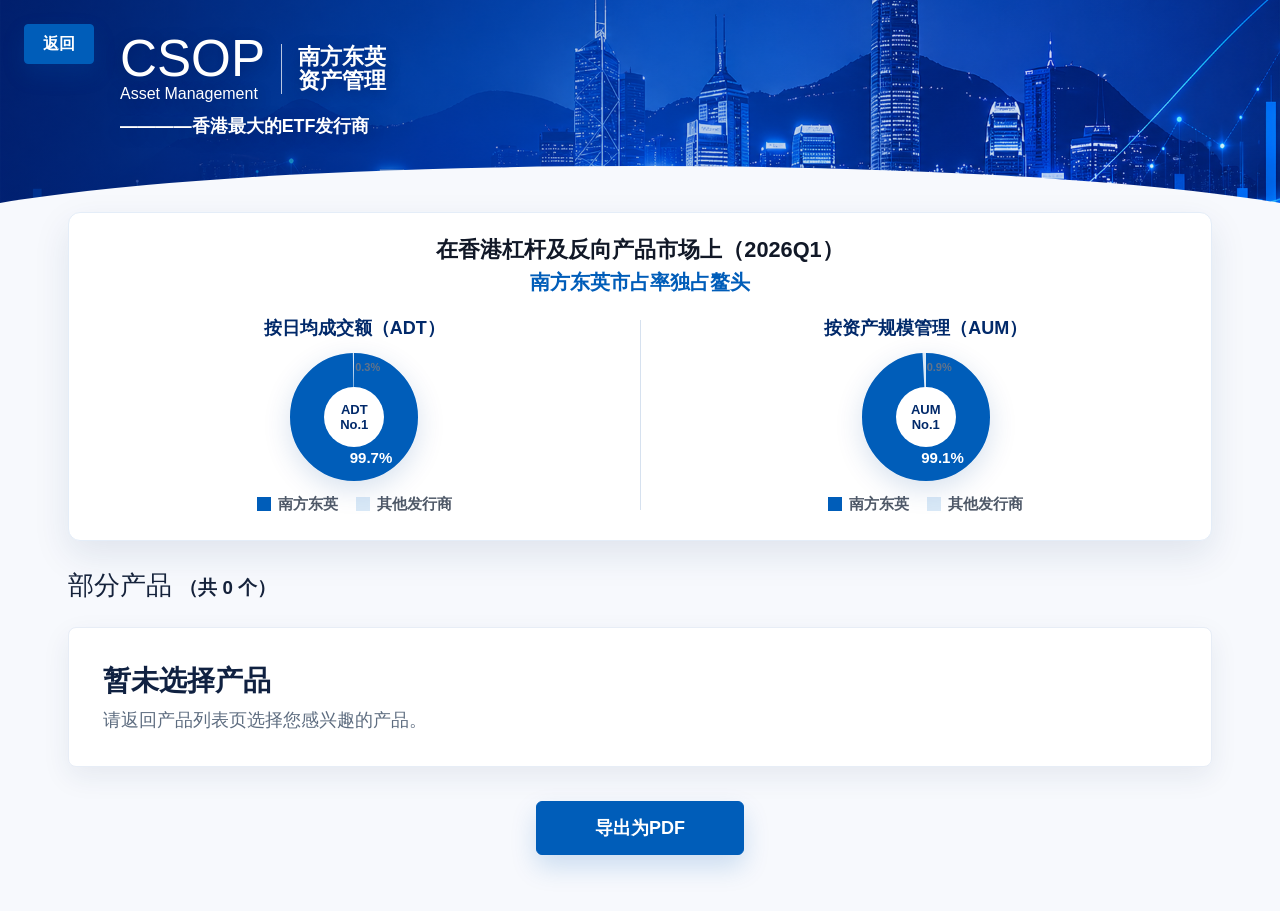
==== commit d4b7b3e7: "v3 有保存pdf功能" ====
--- a/pages/product-detail.html
+++ b/pages/product-detail.html
@@ -11,6 +11,7 @@
   <a class="back-button list-back" href="products.html">返回</a>
 
   <header class="product-list-hero detail-top-hero">
+    <img class="product-hero-bg" src="../images/首页背景.jpg.png" alt="">
     <div class="product-hero-overlay"></div>
     <div class="product-hero-brand">
       <div class="product-brand-main">
@@ -34,6 +35,11 @@
         <div class="detail-market-block">
           <h3>按日均成交额（ADT）</h3>
           <div class="donut donut-adt" role="img" aria-label="按日均成交额，南方东英占比99.7%，其他发行商占比0.3%">
+            <svg class="detail-donut-svg" viewBox="0 0 128 128" aria-hidden="true">
+              <circle class="detail-donut-base" cx="64" cy="64" r="46" pathLength="100"></circle>
+              <circle class="detail-donut-value" cx="64" cy="64" r="46" pathLength="100" stroke-dasharray="99.7 100"></circle>
+              <circle class="detail-donut-hole" cx="64" cy="64" r="30"></circle>
+            </svg>
             <span>99.7%</span>
             <small>0.3%</small>
             <strong>ADT<br>No.1</strong>
@@ -49,6 +55,11 @@
         <div class="detail-market-block">
           <h3>按资产规模管理（AUM）</h3>
           <div class="donut donut-aum" role="img" aria-label="按资产规模管理，南方东英占比99.1%，其他发行商占比0.9%">
+            <svg class="detail-donut-svg" viewBox="0 0 128 128" aria-hidden="true">
+              <circle class="detail-donut-base" cx="64" cy="64" r="46" pathLength="100"></circle>
+              <circle class="detail-donut-value" cx="64" cy="64" r="46" pathLength="100" stroke-dasharray="99.1 100"></circle>
+              <circle class="detail-donut-hole" cx="64" cy="64" r="30"></circle>
+            </svg>
             <span>99.1%</span>
             <small>0.9%</small>
             <strong>AUM<br>No.1</strong>
@@ -67,6 +78,10 @@
     </section>
 
     <section class="selected-products-grid" data-selected-products></section>
+
+    <div class="pdf-export-action">
+      <button class="pdf-export-button" type="button" data-export-pdf>导出为PDF</button>
+    </div>
   </main>
 
   <script src="script.js"></script>
--- a/css/style.css
+++ b/css/style.css
@@ -429,6 +429,15 @@
   overflow: hidden;
   color: var(--white);
   background: url("../images/首页背景.jpg.png") center 40% / cover no-repeat;
+}
+
+.product-hero-bg {
+  position: absolute;
+  inset: 0;
+  width: 100%;
+  height: 100%;
+  object-fit: cover;
+  object-position: center 40%;
 }
 
 /* 产品列表页横幅底部白色弧形：模拟参考图中的波浪过渡 */
@@ -914,14 +923,14 @@
 .detail-market-title h2 {
   margin: 0 0 6px;
   color: #111827;
-  font-size: clamp(22px, 2.1vw, 30px);
+  font-size: clamp(18px, 1.7vw, 24px);
   line-height: 1.22;
 }
 
 .detail-market-title p {
   margin: 0;
   color: var(--blue-700);
-  font-size: clamp(21px, 2vw, 28px);
+  font-size: clamp(18px, 1.6vw, 23px);
   font-weight: 800;
   line-height: 1.22;
 }
@@ -944,40 +953,68 @@
 .detail-market-block h3 {
   margin: 0;
   color: var(--blue-900);
-  font-size: 22px;
+  font-size: 18px;
   line-height: 1.25;
 }
 
 .detail-market-divider {
   width: 1px;
-  height: 230px;
+  height: 190px;
   background: var(--line);
 }
 
 .detail-market-stats .donut {
-  width: 160px;
-  height: 160px;
+  width: 128px;
+  height: 128px;
+  background: none;
 }
 
 .detail-market-stats .donut::after {
-  inset: 42px;
+  display: none;
+}
+
+.detail-donut-svg {
+  position: absolute;
+  inset: 0;
+  width: 100%;
+  height: 100%;
+  transform: rotate(-90deg);
+}
+
+.detail-donut-base,
+.detail-donut-value {
+  fill: none;
+  stroke-width: 36;
+}
+
+.detail-donut-base {
+  stroke: #d9e9f7;
+}
+
+.detail-donut-value {
+  stroke: var(--blue-700);
+  stroke-linecap: butt;
+}
+
+.detail-donut-hole {
+  fill: #fff;
 }
 
 .detail-market-stats .donut span {
-  right: 34px;
-  top: 121px;
-  font-size: 18px;
+  right: 26px;
+  top: 96px;
+  font-size: 15px;
 }
 
 .detail-market-stats .donut small {
-  right: 48px;
-  top: 10px;
+  right: 38px;
+  top: 8px;
+  font-size: 11px;
+}
+
+.detail-market-stats .donut strong {
+  inset: 34px;
   font-size: 13px;
-}
-
-.detail-market-stats .donut strong {
-  inset: 42px;
-  font-size: 16px;
 }
 
 .detail-market-stats .legend {
@@ -999,9 +1036,9 @@
 .selected-products-title h1 {
   margin: 0 0 10px;
   color: #15223b;
-  font-size: clamp(30px, 3vw, 40px);
+  font-size: clamp(20px, 2.2vw, 26px);
   line-height: 1.15;
-  font-weight: 800;
+  font-weight: 500;
 }
 
 .selected-products-title h1 span {
@@ -1023,6 +1060,32 @@
   display: grid;
   grid-template-columns: repeat(2, minmax(0, 1fr));
   gap: 18px 22px;
+}
+
+.pdf-export-action {
+  display: flex;
+  justify-content: center;
+  margin-top: 34px;
+}
+
+.pdf-export-button {
+  display: inline-flex;
+  align-items: center;
+  justify-content: center;
+  min-height: 54px;
+  padding: 0 58px;
+  border: 1px solid var(--blue-700);
+  border-radius: 6px;
+  color: #fff;
+  background: var(--blue-700);
+  font-size: 18px;
+  font-weight: 800;
+  cursor: pointer;
+  box-shadow: 0 12px 26px rgba(0, 93, 185, 0.18);
+}
+
+.pdf-export-button:hover {
+  background: var(--blue-800);
 }
 
 .selected-product-card {
@@ -1057,7 +1120,7 @@
 .selected-product-copy h2 {
   margin: 1px 0 4px;
   color: #102141;
-  font-size: clamp(21px, 1.75vw, 28px);
+  font-size: clamp(18px, 1.45vw, 23px);
   line-height: 1.24;
   font-weight: 800;
 }
@@ -1420,45 +1483,45 @@
   }
 
   .detail-market-title h2 {
-    font-size: 21px;
+    font-size: 18px;
   }
 
   .detail-market-title p {
-    font-size: 20px;
+    font-size: 17px;
   }
 
   .detail-market-block h3 {
-    font-size: 19px;
+    font-size: 16px;
   }
 
   .detail-market-stats .donut {
-    width: 140px;
-    height: 140px;
+    width: 118px;
+    height: 118px;
   }
 
   .detail-market-stats .donut::after,
   .detail-market-stats .donut strong {
-    inset: 36px;
+    inset: 31px;
   }
 
   .detail-market-stats .donut span {
-    right: 28px;
-    top: 104px;
-    font-size: 16px;
+    right: 23px;
+    top: 88px;
+    font-size: 14px;
   }
 
   .detail-market-stats .donut small {
-    right: 41px;
-    top: 8px;
+    right: 35px;
+    top: 7px;
+    font-size: 10px;
+  }
+
+  .detail-market-stats .donut strong {
     font-size: 12px;
   }
 
-  .detail-market-stats .donut strong {
-    font-size: 14px;
-  }
-
   .selected-products-title h1 {
-    font-size: 30px;
+    font-size: 24px;
   }
 
   .selected-products-title p {
@@ -1479,7 +1542,7 @@
   }
 
   .selected-product-copy h2 {
-    font-size: 20px;
+    font-size: 18px;
   }
 
   .selected-product-copy strong {
@@ -1489,6 +1552,15 @@
 
   .selected-product-copy ul {
     font-size: 15px;
+  }
+
+  .pdf-export-action {
+    margin-top: 26px;
+  }
+
+  .pdf-export-button {
+    width: 100%;
+    min-height: 52px;
   }
 
   /* 手机端内页主体宽度和顶部间距 */
@@ -1509,3 +1581,44 @@
     padding: 24px;
   }
 }
+
+@media print {
+  @page {
+    size: A4;
+    margin: 12mm;
+  }
+
+  * {
+    -webkit-print-color-adjust: exact;
+    print-color-adjust: exact;
+  }
+
+  body.selected-detail-page {
+    background: #fff;
+  }
+
+  .back-button,
+  .pdf-export-action {
+    display: none !important;
+  }
+
+  .product-list-hero {
+    min-height: 190px;
+  }
+
+  .product-list-hero::after {
+    display: none;
+  }
+
+  .selected-products-page {
+    width: 100%;
+    margin: 18px 0 0;
+    padding-bottom: 0;
+  }
+
+  .detail-market-stats,
+  .selected-product-card {
+    break-inside: avoid;
+    box-shadow: none;
+  }
+}
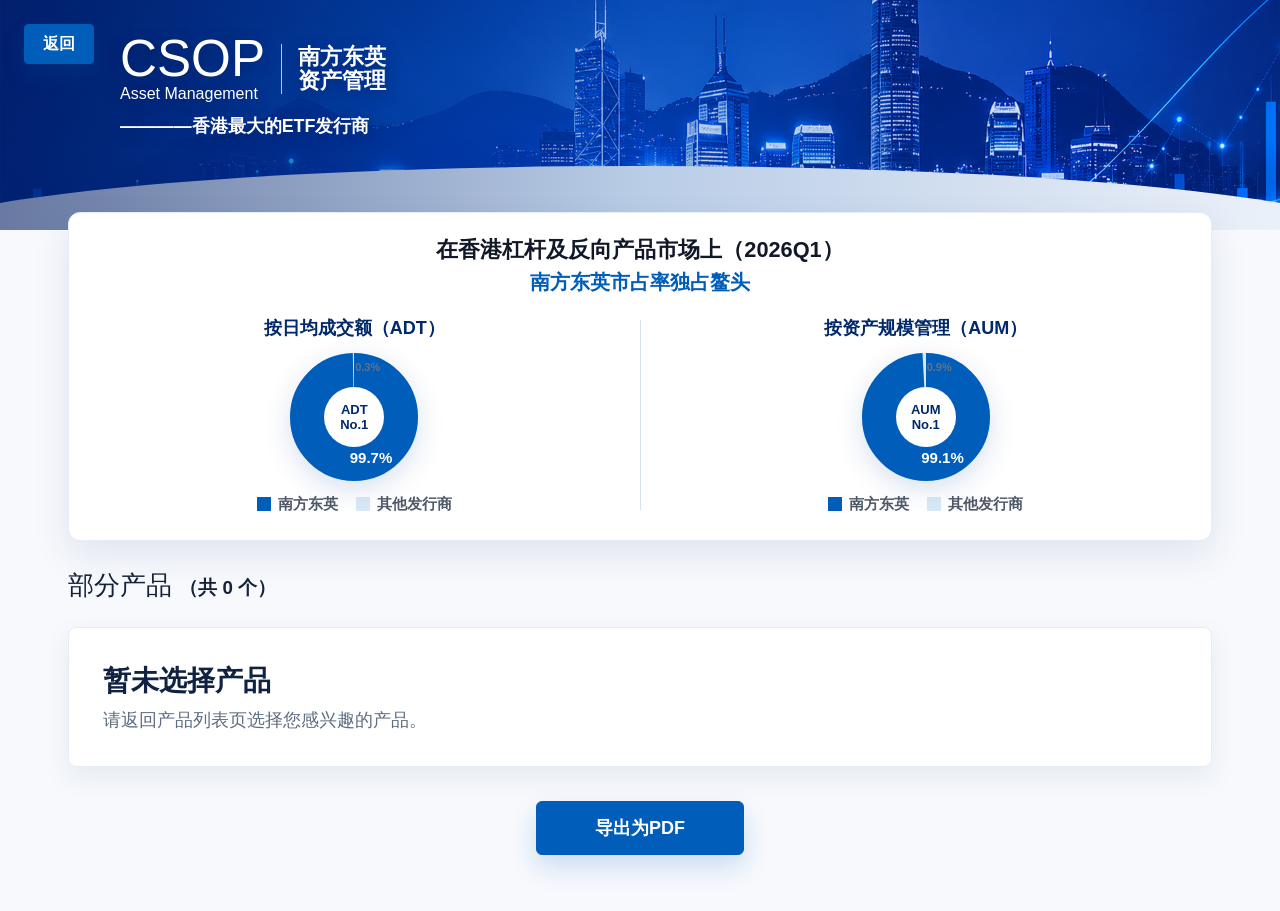
==== commit 4c4b3ec5: "v3 零零碎碎" ====
--- a/pages/product-detail.html
+++ b/pages/product-detail.html
@@ -4,6 +4,7 @@
   <meta charset="UTF-8">
   <meta name="viewport" content="width=device-width, initial-scale=1.0">
   <title>产品详情</title>
+  <link rel="preload" as="image" href="../images/首页背景.jpg.png">
   <link rel="stylesheet" href="../css/style.css">
 </head>
 <body class="selected-detail-page">
--- a/css/style.css
+++ b/css/style.css
@@ -425,6 +425,7 @@
 /* 产品列表页顶部横幅：复用首页背景图，但高度更矮、裁切更偏顶部 */
 .product-list-hero {
   position: relative;
+  isolation: isolate;
   min-height: 230px;
   overflow: hidden;
   color: var(--white);
@@ -434,6 +435,7 @@
 .product-hero-bg {
   position: absolute;
   inset: 0;
+  z-index: 0;
   width: 100%;
   height: 100%;
   object-fit: cover;
@@ -456,6 +458,7 @@
 .product-hero-overlay {
   position: absolute;
   inset: 0;
+  z-index: 1;
   background: linear-gradient(90deg, rgba(0, 28, 96, 0.58), rgba(0, 73, 163, 0.25), rgba(0, 86, 178, 0.05));
 }
 
@@ -1602,12 +1605,33 @@
     display: none !important;
   }
 
-  .product-list-hero {
+  body.selected-detail-page .product-list-hero {
     min-height: 190px;
-  }
-
-  .product-list-hero::after {
+    background: none !important;
+  }
+
+  body.selected-detail-page .product-list-hero::after {
     display: none;
+  }
+
+  body.selected-detail-page .product-hero-bg {
+    display: block !important;
+    position: absolute;
+    inset: 0;
+    z-index: 0;
+    width: 100%;
+    height: 100%;
+    object-fit: cover;
+    object-position: center 40%;
+  }
+
+  body.selected-detail-page .product-hero-overlay {
+    z-index: 1;
+  }
+
+  body.selected-detail-page .product-hero-brand,
+  body.selected-detail-page .product-hero-tagline {
+    z-index: 2;
   }
 
   .selected-products-page {
@@ -1621,4 +1645,24 @@
     break-inside: avoid;
     box-shadow: none;
   }
-}
+
+  .selected-product-copy {
+    display: contents;
+  }
+
+  .selected-product-index {
+    grid-column: 1;
+    grid-row: 1 / span 2;
+  }
+
+  .selected-product-copy h2,
+  .selected-product-copy strong {
+    grid-column: 2;
+  }
+
+  .selected-product-copy ul {
+    grid-column: 1 / -1;
+    padding-left: 0;
+    list-style-position: inside;
+  }
+}
